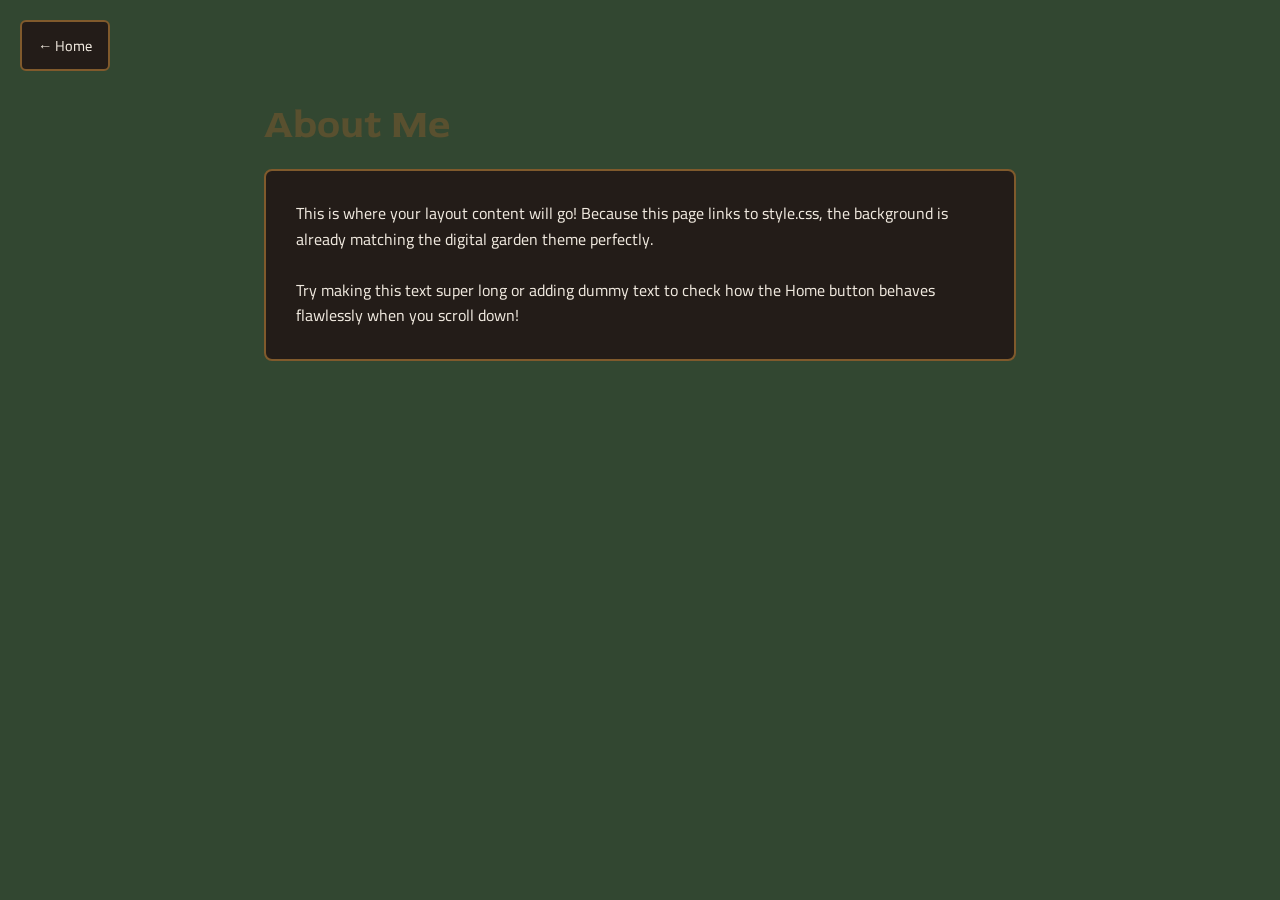
==== cacocede.html @ 2d701672 "CSS template and subpages" ====
<!DOCTYPE html>
<html lang="en">
<head>
    <meta charset="UTF-8">
    <meta name="viewport" content="width=device-width, initial-scale=1.0">
    <title>Cartas Contra El Centro Democrático</title>
    
    <link rel="stylesheet" href="style.css">

    <style>
        /* Custom spacing just for your sub-page content container */
        .content-wrapper {
            max-width: 800px;
            margin: 0 auto;        /* Centers the container horizontally on the screen */
            padding: 100px 24px;   /* Top padding of 100px ensures content doesn't hit your floating button */
        }
        
        .page-title {
            font-family: var(--font-highlight);
            color: var(--color-heading);
            font-size: 2.5rem;
            margin-bottom: 20px;
        }

        .placeholder-box {
            background-color: var(--bg-card);
            border: 2px solid var(--color-accent);
            border-radius: 8px;
            padding: 30px;
            line-height: 1.6;
        }
    </style>
</head>
<body>

    <a href="index.html" class="back-home-btn">← Home</a>

    <main class="content-wrapper">
        <h1 class="page-title">About Me</h1>
        
        <div class="placeholder-box">
            <p>This is where your layout content will go! Because this page links to style.css, the background is already matching the digital garden theme perfectly.</p>
            <br>
            <p>Try making this text super long or adding dummy text to check how the Home button behaves flawlessly when you scroll down!</p>
        </div>
    </main>

</body>
</html>
---- style.css ----
/* GOOGLE FONTS IMPORT: Loaded globally once so all pages can use them */
@import url('https://fonts.googleapis.com/css2?family=Cairo:wght@300;400;700&family=Cairo+Play:wght@400;700&family=Red+Rose:wght@400;700&display=swap');

/* GLOBAL VARIABLES: Your master color palette and typography rules */
:root {
        --bg-global: #324731;       /* Super dark forest green for global background */
        --bg-card: #231c18;         /* Rich dark brown for your central square container */
        --color-heading: #59502F;   /* Vibrant crimson red for highlights */
        --color-text: #f0e9df;      /* Warm sand/cream for comfortable reading */
        --color-button-bg: #365662; /* Deep midnight blue for navigation buttons */
        --color-accent: #805A2C;    /* Secondary brown highlight for subtle borders */
    
    --font-highlight: 'Red Rose', serif;
    --font-body: 'Cairo', sans-serif;
    --font-buttons: 'Cairo Play', sans-serif;
}

/* RESET: Ensures uniform spacing across Safari, Chrome, and mobile browsers */
* {
    margin: 0;
    padding: 0;
    box-sizing: border-box;
}

/* BASIC PAGE SETUP: Every page will inherit this background and font automatically */
body {
    background-color: var(--bg-global);
    font-family: var(--font-body);
    color: var(--color-text);
    min-height: 100vh;
}

/* THE FLOATING BACK-TO-HOME BUTTON 
   This class will be used on all sub-pages to create the scrolling button */
.back-home-btn {
    position: fixed;       /* Anchors the button to the screen screen, ignoring scroll */
    top: 20px;             /* 20 pixels down from the top edge */
    left: 20px;            /* 20 pixels out from the left edge */
    z-index: 9999;         /* High number ensures it floats ON TOP of all other text/images */
    
    font-family: var(--font-buttons);
    font-size: 0.9rem;
    color: var(--color-text);
    background-color: var(--bg-card); /* Blends nicely with the palette */
    text-decoration: none;
    padding: 10px 16px;
    border: 2px solid var(--color-accent);
    border-radius: 6px;
    transition: all 0.2s ease-in-out;
}

.back-home-btn:hover {
    border-color: var(--color-heading);
    background-color: var(--color-button-bg);
    transform: scale(1.05); /* Gives a tiny zoom effect when hovered/tapped */
}
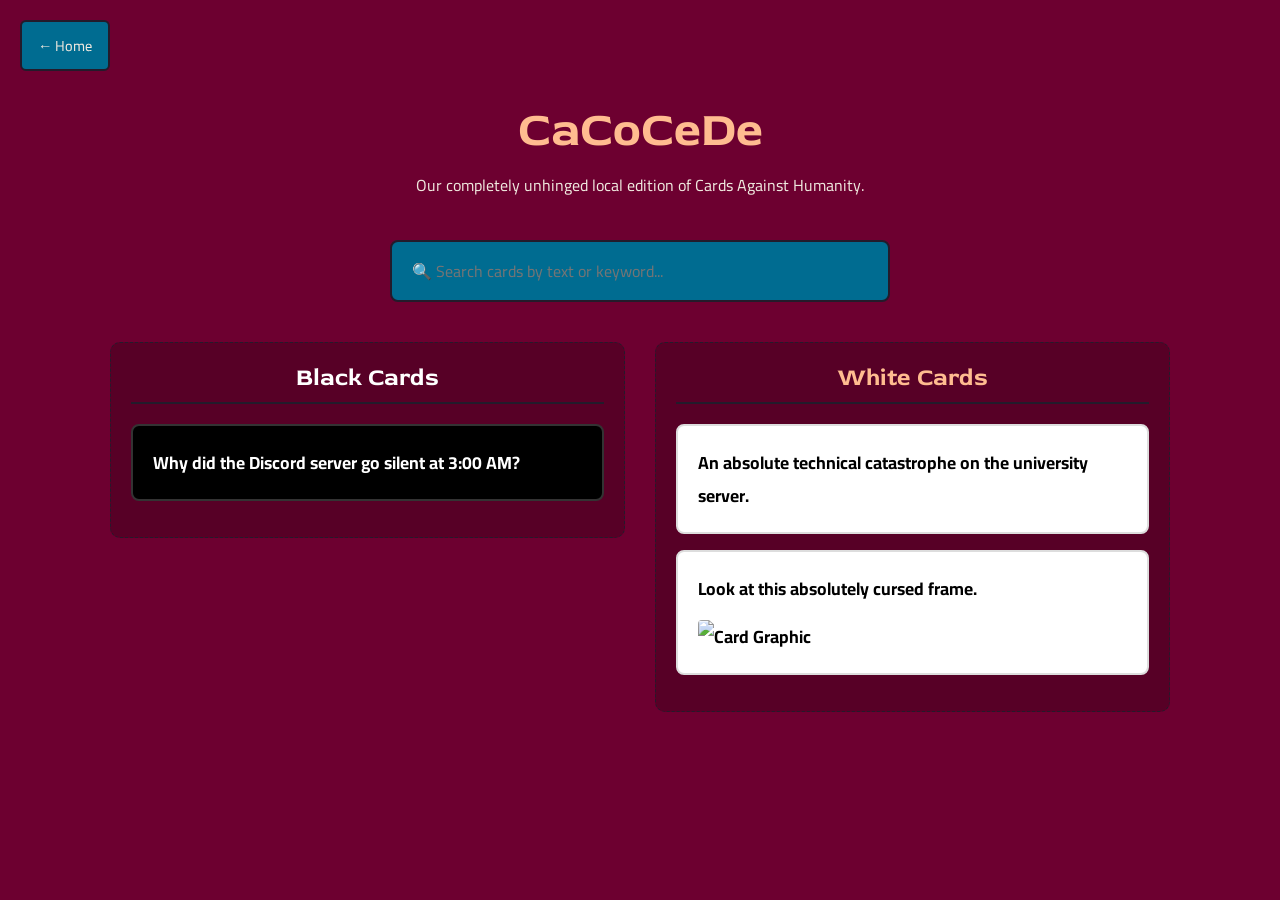
==== commit 742328f8: "Cacocede updated" ====
--- a/cacocede.html
+++ b/cacocede.html
@@ -3,31 +3,144 @@
 <head>
     <meta charset="UTF-8">
     <meta name="viewport" content="width=device-width, initial-scale=1.0">
-    <title>Cartas Contra El Centro Democrático</title>
+    <title>CaCoCeDe - Fice's Campsite</title>
     
     <link rel="stylesheet" href="style.css">
 
     <style>
-        /* Custom spacing just for your sub-page content container */
-        .content-wrapper {
-            max-width: 800px;
-            margin: 0 auto;        /* Centers the container horizontally on the screen */
-            padding: 100px 24px;   /* Top padding of 100px ensures content doesn't hit your floating button */
-        }
-        
+        .cacocede-wrapper {
+            max-width: 1100px; /* Wider container to comfortably fit columns side-by-side */
+            margin: 0 auto;
+            padding: 100px 20px 40px 20px;
+        }
+
+        .header-section {
+            text-align: center;
+            margin-bottom: 40px;
+        }
+
         .page-title {
             font-family: var(--font-highlight);
             color: var(--color-heading);
-            font-size: 2.5rem;
+            font-size: 3rem;
+            margin-bottom: 10px;
+        }
+
+        /* SEARCH BAR SYSTEM */
+        .search-container {
+            max-width: 500px;
+            margin: 0 auto 40px auto;
+        }
+
+        .search-bar {
+            width: 100%;
+            padding: 14px 20px;
+            font-family: var(--font-body);
+            font-size: 1rem;
+            background-color: var(--bg-card);
+            color: var(--color-text);
+            border: 2px solid var(--color-accent);
+            border-radius: 8px;
+            outline: none;
+            transition: border-color 0.2s;
+        }
+
+        /* Glow effect when someone clicks/taps into the search input */
+        .search-bar:focus {
+            border-color: var(--color-heading);
+        }
+
+        /* MATRIX GRID: Splits layout into 2 main structural columns (Black vs White) */
+        .card-matrix {
+            display: grid;
+            grid-template-columns: 1fr 1fr; /* Equal split layout on desktop screens */
+            gap: 30px;
+            align-items: start;
+        }
+
+        .matrix-column {
+            background-color: rgba(0, 0, 0, 0.2);
+            padding: 20px;
+            border-radius: 10px;
+            border: 1px dashed var(--color-accent);
+        }
+
+        .column-title {
+            font-family: var(--font-highlight);
+            font-size: 1.5rem;
+            text-align: center;
             margin-bottom: 20px;
-        }
-
-        .placeholder-box {
+            padding-bottom: 10px;
+            border-bottom: 2px solid var(--color-accent);
+        }
+        
+        /* Individual column styling highlights */
+        .black-column .column-title { color: #ffffff; }
+        .white-column .column-title { color: var(--color-heading); }
+
+        /* THE CARD DROPDOWN COMPONENT (<details>) */
+        .cah-card {
             background-color: var(--bg-card);
             border: 2px solid var(--color-accent);
             border-radius: 8px;
-            padding: 30px;
-            line-height: 1.6;
+            margin-bottom: 16px;
+            overflow: hidden;
+            transition: transform 0.2s, border-color 0.2s;
+        }
+
+        /* The master anchor click-zone of the dropdown */
+        .cah-card summary {
+            padding: 20px;
+            font-family: var(--font-body);
+            font-size: 1.1rem;
+            font-weight: 700;
+            cursor: pointer;
+            list-style: none; /* Hides default boring browser arrow indicator */
+            display: flex;
+            flex-direction: column;
+            gap: 10px;
+        }
+
+        /* Custom style variants to simulate real CAH card identities */
+        .card-is-black { background-color: #000000; color: #ffffff; border-color: #333333; }
+        .card-is-white { background-color: #ffffff; color: #000000; border-color: #dddddd; }
+
+        /* HOVER TACTILE VISUAL EFFECTS */
+        .cah-card:hover {
+            transform: translateY(-2px);
+            border-color: var(--color-heading);
+        }
+
+        /* LORE WRAPPER CONTAINER: Opened dynamically when dropdown unfolds */
+        .card-lore {
+            padding: 15px 20px;
+            background-color: rgba(0, 0, 0, 0.4);
+            border-top: 1px solid var(--color-accent);
+            font-size: 0.95rem;
+            line-height: 1.5;
+            color: var(--color-text);
+        }
+        
+        /* Keeps text legible if inside a white card layout drop block */
+        .card-is-white .card-lore {
+            background-color: #f7f3ed;
+            color: #231c18;
+        }
+
+        /* IMAGE HOUSING WITHIN CARDS */
+        .card-media {
+            max-width: 100%;
+            max-height: 200px;
+            object-fit: contain; /* Keeps image proportions scaling without stretching */
+            border-radius: 4px;
+            margin-top: 5px;
+        }
+
+        /* MOBILE RESPONSIVE ADAPTATION: Collapses columns into a single vertical layout */
+        @media (max-width: 768px) {
+            .card-matrix {
+                grid-template-columns: 1fr;
+            }
         }
     </style>
 </head>
@@ -35,15 +148,126 @@
 
     <a href="index.html" class="back-home-btn">← Home</a>
 
-    <main class="content-wrapper">
-        <h1 class="page-title">About Me</h1>
+    <main class="cacocede-wrapper">
         
-        <div class="placeholder-box">
-            <p>This is where your layout content will go! Because this page links to style.css, the background is already matching the digital garden theme perfectly.</p>
-            <br>
-            <p>Try making this text super long or adding dummy text to check how the Home button behaves flawlessly when you scroll down!</p>
+        <div class="header-section">
+            <h1 class="page-title">CaCoCeDe</h1>
+            <p>Our completely unhinged local edition of Cards Against Humanity.</p>
         </div>
+
+        <div class="search-container">
+            <input type="text" id="cardSearch" class="search-bar" placeholder="🔍 Search cards by text or keyword...">
+        </div>
+
+        <div class="card-matrix">
+            
+            <section class="matrix-column black-column">
+                <h2 class="column-title">Black Cards</h2>
+                <div id="blackCardsContainer"></div>
+            </section>
+
+            <section class="matrix-column white-column">
+                <h2 class="column-title">White Cards</h2>
+                <div id="whiteCardsContainer"></div>
+            </section>
+
+        </div>
+
     </main>
 
+    <script>
+        /* -------------------------------------------------------------
+           THE DATABASE ARRAY: Add all your new cards directly right here!
+        ------------------------------------------------------------- */
+        const cardsData = [
+            {
+                text: "Why did the Discord server go silent at 3:00 AM?",
+                lore: "This card commemorates the fateful night where everyone concurrently suffered a mental crash during a gaming marathon.",
+                type: "black",
+                isImage: false,
+                imageUrl: ""
+            },
+            {
+                text: "An absolute technical catastrophe on the university server.",
+                lore: " Tomas's favorite excuse whenever code refuses to build on deployment tracking tests.",
+                type: "white",
+                isImage: false,
+                imageUrl: ""
+            },
+            {
+                text: "Look at this absolutely cursed frame.",
+                lore: "A card explicitly meant for dropping visual chat history elements or ridiculous screenshot anomalies.",
+                type: "white",
+                isImage: true,
+                imageUrl: "https://placehold.co/400x200?text=Cursed+Meme+Placeholder" /* Replace with your actual file path later like: images/meme.webp */
+            }
+        ];
+
+        /* DOM HOOKS: Links code execution directly to the HTML target containers */
+        const blackContainer = document.getElementById("blackCardsContainer");
+        const whiteContainer = document.getElementById("whiteCardsContainer");
+        const searchBar = document.getElementById("cardSearch");
+
+        /* THE ASSEMBLY LINE FUNCTION: Takes an item from our database and compiles it into HTML elements */
+        function renderCards(filteredData) {
+            // Clear out current items inside the column blocks before redrawing
+            blackContainer.innerHTML = "";
+            whiteContainer.innerHTML = "";
+
+            filteredData.forEach(card => {
+                // Step 1: Initialize the master <details> element
+                const detailsElement = document.createElement("details");
+                
+                // Assign unique stylistic identities based on data states
+                if (card.type === "black") {
+                    detailsElement.className = "cah-card card-is-black";
+                } else {
+                    detailsElement.className = "cah-card card-is-white";
+                }
+
+                // Step 2: Build out the clickable header (<summary>) block
+                const summaryElement = document.createElement("summary");
+                
+                // If it is an image card, inject text AND an image tag layout setup
+                if (card.isImage) {
+                    summaryElement.innerHTML = `<span>${card.text}</span><img src="${card.imageUrl}" class="card-media" alt="Card Graphic">`;
+                } else {
+                    summaryElement.innerHTML = `<span>${card.text}</span>`;
+                }
+
+                // Step 3: Compile the dropdown body containing the specific lore
+                const loreElement = document.createElement("div");
+                loreElement.className = "card-lore";
+                loreElement.innerHTML = `<strong>Lore Log:</strong> ${card.lore}`;
+
+                // Step 4: Structurally nest components inside the main details box
+                detailsElement.appendChild(summaryElement);
+                detailsElement.appendChild(loreElement);
+
+                // Step 5: Route the finished component to its respective column layout lane
+                if (card.type === "black") {
+                    blackContainer.appendChild(detailsElement);
+                } else {
+                    whiteContainer.appendChild(detailsElement);
+                }
+            });
+        }
+
+        /* INTERACTIVE SEARCH ENGINE FILTER LOGIC */
+        searchBar.addEventListener("input", (event) => {
+            const searchTerm = event.target.value.toLowerCase();
+
+            // Filters array to only preserve rows where data text matches search keywords
+            const filteredCards = cardsData.filter(card => {
+                return card.text.toLowerCase().includes(searchTerm) || card.lore.toLowerCase().includes(searchTerm);
+            });
+
+            // Refresh column views using the filtered subset array items
+            renderCards(filteredCards);
+        });
+
+        // PRIMARY SYSTEM INIT: Runs once when page loads to pull data list items instantly
+        renderCards(cardsData);
+    </script>
 </body>
 </html>
--- a/style.css
+++ b/style.css
@@ -3,12 +3,12 @@
 
 /* GLOBAL VARIABLES: Your master color palette and typography rules */
 :root {
-        --bg-global: #324731;       /* Super dark forest green for global background */
-        --bg-card: #231c18;         /* Rich dark brown for your central square container */
-        --color-heading: #59502F;   /* Vibrant crimson red for highlights */
+        --bg-global: #6D0030;       /* Dark red for global background */
+        --bg-card: #006C91;         /* Blue for your central square container */
+        --color-heading: #FFBC90;   /* cream orange for highlights */
         --color-text: #f0e9df;      /* Warm sand/cream for comfortable reading */
-        --color-button-bg: #365662; /* Deep midnight blue for navigation buttons */
-        --color-accent: #805A2C;    /* Secondary brown highlight for subtle borders */
+        --color-button-bg: #1E3B8F; /* Deep midnight blue for navigation buttons */
+        --color-accent: #231B2B;    /* Darker blue highlight for subtle borders */
     
     --font-highlight: 'Red Rose', serif;
     --font-body: 'Cairo', sans-serif;
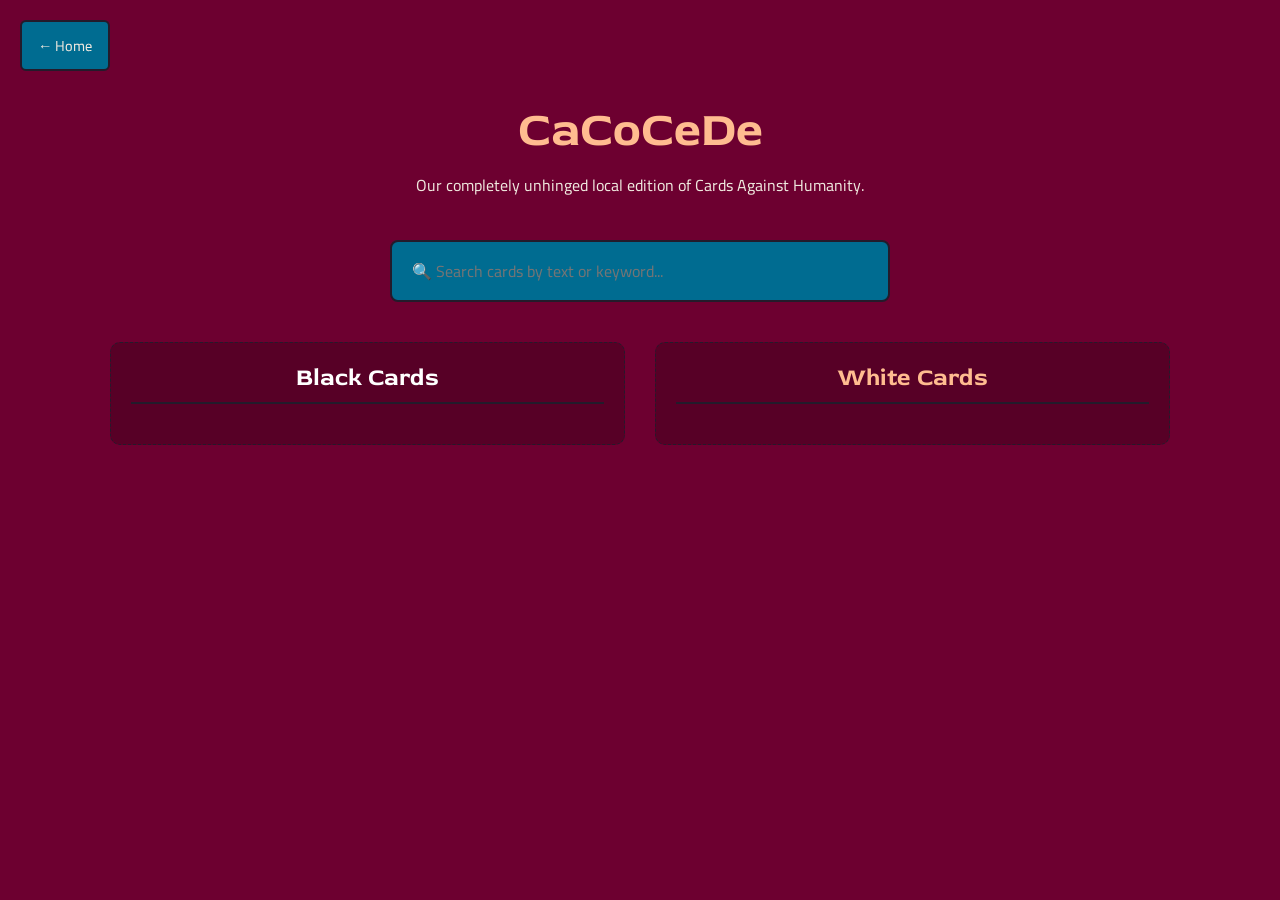
==== commit 44923686: "carta de prueba" ====
--- a/cacocede.html
+++ b/cacocede.html
@@ -201,6 +201,13 @@
                 isImage: true,
                 imageUrl: "https://placehold.co/400x200?text=Cursed+Meme+Placeholder" /* Replace with your actual file path later like: images/meme.webp */
             }
+            {
+                text: "Carta de prueba.",
+                lore: "Uy que gracioso contexto",
+                type: "white", // Write "black" or "white"
+                isImage: false, // Write true if it displays an image asset instead
+            imageUrl: "" // Put "images/yourfile.webp" if isImage is true
+            },
         ];
 
         /* DOM HOOKS: Links code execution directly to the HTML target containers */
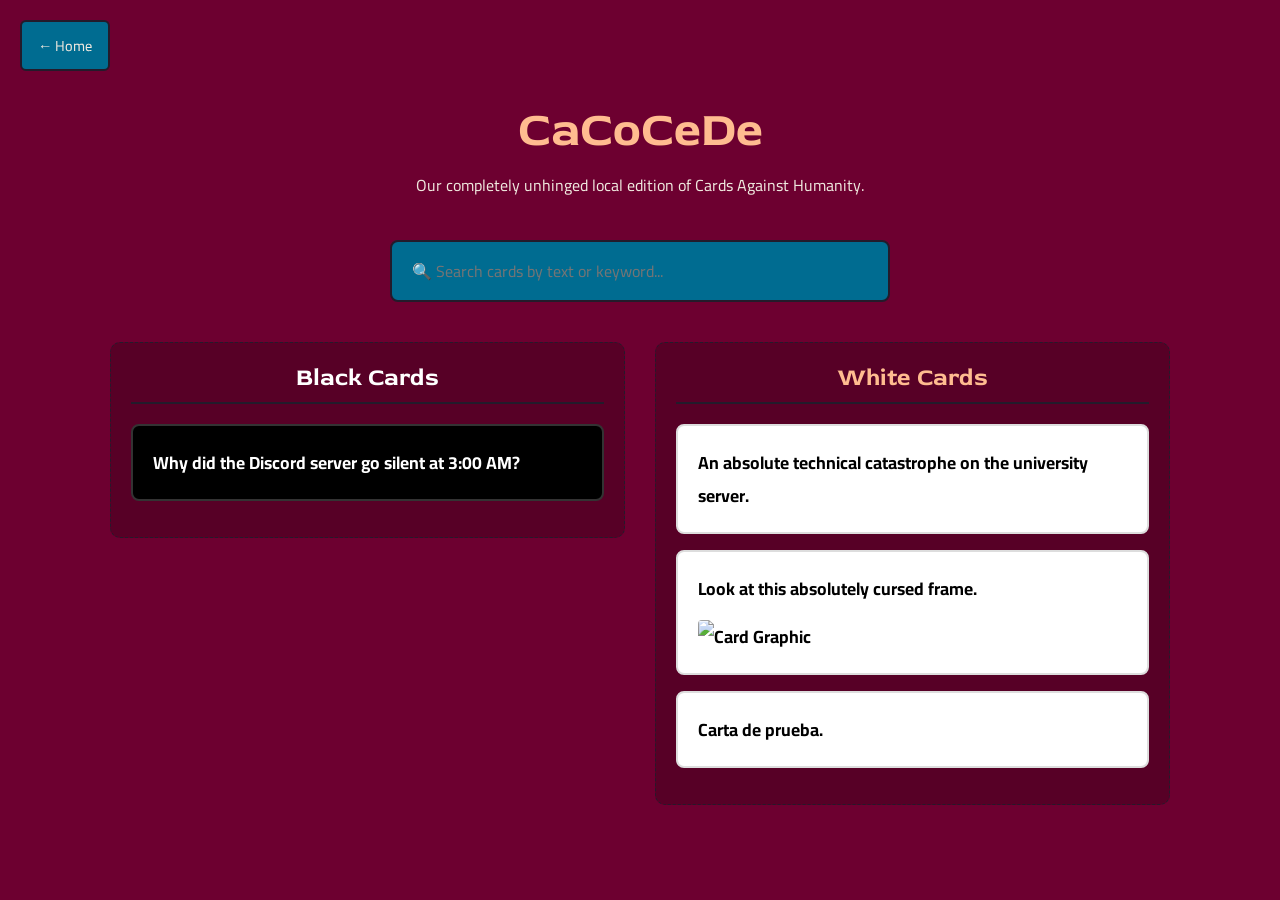
==== commit bf91a737: "Radio" ====
--- a/cacocede.html
+++ b/cacocede.html
@@ -200,7 +200,7 @@
                 type: "white",
                 isImage: true,
                 imageUrl: "https://placehold.co/400x200?text=Cursed+Meme+Placeholder" /* Replace with your actual file path later like: images/meme.webp */
-            }
+            },
             {
                 text: "Carta de prueba.",
                 lore: "Uy que gracioso contexto",
--- a/style.css
+++ b/style.css
@@ -53,4 +53,53 @@
     border-color: var(--color-heading);
     background-color: var(--color-button-bg);
     transform: scale(1.05); /* Gives a tiny zoom effect when hovered/tapped */
+}
+
+/* THE FLOATING PLAYER CONTAINER */
+.mini-audio-player {
+    position: fixed;
+    bottom: 20px;          /* Pinned 20px from bottom edge */
+    right: 20px;           /* Pinned 20px from right edge */
+    background-color: var(--bg-card);
+    border: 2px solid var(--color-accent);
+    border-radius: 8px;
+    padding: 12px 16px;
+    width: 200px;
+    box-shadow: 0 8px 24px rgba(0,0,0,0.6);
+    z-index: 10000;        /* Floating on top of everything else */
+    text-align: center;
+}
+
+.player-title {
+    font-family: var(--font-buttons);
+    font-size: 0.85rem;
+    color: var(--color-heading);
+    margin-bottom: 8px;
+    text-transform: uppercase;
+    letter-spacing: 1px;
+}
+
+.player-controls {
+    display: flex;
+    gap: 8px;
+    justify-content: center;
+}
+
+/* RETRO RADIO BUTTON STYLING */
+.radio-btn {
+    font-family: var(--font-body);
+    font-size: 0.75rem;
+    font-weight: bold;
+    color: var(--color-text);
+    background-color: var(--color-button-bg);
+    border: 1px solid var(--color-accent);
+    padding: 4px 10px;
+    border-radius: 4px;
+    cursor: pointer;
+    transition: all 0.2s;
+}
+
+.radio-btn:hover {
+    border-color: var(--color-heading);
+    background-color: rgba(218, 63, 63, 0.2);
 }
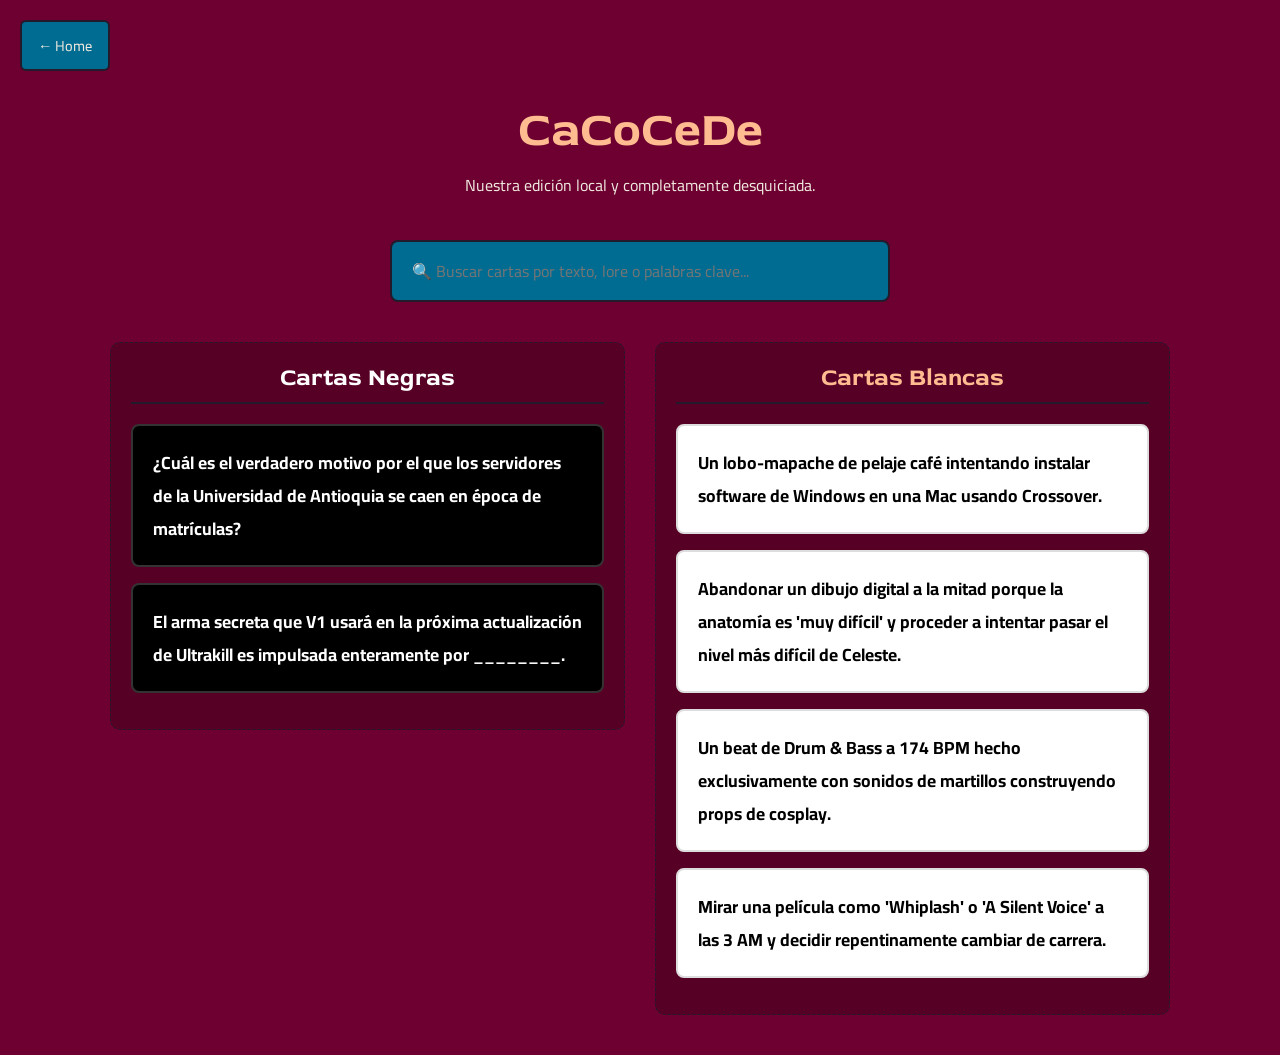
==== commit caab3214: "Cacocede update" ====
--- a/cacocede.html
+++ b/cacocede.html
@@ -3,13 +3,14 @@
 <head>
     <meta charset="UTF-8">
     <meta name="viewport" content="width=device-width, initial-scale=1.0">
-    <title>CaCoCeDe - Fice's Campsite</title>
+    <title>CaCoCeDe - Parodia</title>
     
     <link rel="stylesheet" href="style.css">
 
     <style>
+        /* La arquitectura de columnas y diseño responsivo se mantiene intacta */
         .cacocede-wrapper {
-            max-width: 1100px; /* Wider container to comfortably fit columns side-by-side */
+            max-width: 1100px;
             margin: 0 auto;
             padding: 100px 20px 40px 20px;
         }
@@ -26,7 +27,6 @@
             margin-bottom: 10px;
         }
 
-        /* SEARCH BAR SYSTEM */
         .search-container {
             max-width: 500px;
             margin: 0 auto 40px auto;
@@ -45,15 +45,13 @@
             transition: border-color 0.2s;
         }
 
-        /* Glow effect when someone clicks/taps into the search input */
         .search-bar:focus {
             border-color: var(--color-heading);
         }
 
-        /* MATRIX GRID: Splits layout into 2 main structural columns (Black vs White) */
         .card-matrix {
             display: grid;
-            grid-template-columns: 1fr 1fr; /* Equal split layout on desktop screens */
+            grid-template-columns: 1fr 1fr;
             gap: 30px;
             align-items: start;
         }
@@ -74,11 +72,9 @@
             border-bottom: 2px solid var(--color-accent);
         }
         
-        /* Individual column styling highlights */
         .black-column .column-title { color: #ffffff; }
         .white-column .column-title { color: var(--color-heading); }
 
-        /* THE CARD DROPDOWN COMPONENT (<details>) */
         .cah-card {
             background-color: var(--bg-card);
             border: 2px solid var(--color-accent);
@@ -88,30 +84,26 @@
             transition: transform 0.2s, border-color 0.2s;
         }
 
-        /* The master anchor click-zone of the dropdown */
         .cah-card summary {
             padding: 20px;
             font-family: var(--font-body);
             font-size: 1.1rem;
             font-weight: 700;
             cursor: pointer;
-            list-style: none; /* Hides default boring browser arrow indicator */
+            list-style: none;
             display: flex;
             flex-direction: column;
             gap: 10px;
         }
 
-        /* Custom style variants to simulate real CAH card identities */
         .card-is-black { background-color: #000000; color: #ffffff; border-color: #333333; }
         .card-is-white { background-color: #ffffff; color: #000000; border-color: #dddddd; }
 
-        /* HOVER TACTILE VISUAL EFFECTS */
         .cah-card:hover {
             transform: translateY(-2px);
             border-color: var(--color-heading);
         }
 
-        /* LORE WRAPPER CONTAINER: Opened dynamically when dropdown unfolds */
         .card-lore {
             padding: 15px 20px;
             background-color: rgba(0, 0, 0, 0.4);
@@ -121,22 +113,19 @@
             color: var(--color-text);
         }
         
-        /* Keeps text legible if inside a white card layout drop block */
         .card-is-white .card-lore {
             background-color: #f7f3ed;
             color: #231c18;
         }
 
-        /* IMAGE HOUSING WITHIN CARDS */
         .card-media {
             max-width: 100%;
             max-height: 200px;
-            object-fit: contain; /* Keeps image proportions scaling without stretching */
+            object-fit: contain;
             border-radius: 4px;
             margin-top: 5px;
         }
 
-        /* MOBILE RESPONSIVE ADAPTATION: Collapses columns into a single vertical layout */
         @media (max-width: 768px) {
             .card-matrix {
                 grid-template-columns: 1fr;
@@ -152,106 +141,134 @@
         
         <div class="header-section">
             <h1 class="page-title">CaCoCeDe</h1>
-            <p>Our completely unhinged local edition of Cards Against Humanity.</p>
+            <p>Nuestra edición local y completamente desquiciada.</p>
         </div>
 
         <div class="search-container">
-            <input type="text" id="cardSearch" class="search-bar" placeholder="🔍 Search cards by text or keyword...">
+            <input type="text" id="cardSearch" class="search-bar" placeholder="🔍 Buscar cartas por texto, lore o palabras clave...">
         </div>
 
         <div class="card-matrix">
-            
             <section class="matrix-column black-column">
-                <h2 class="column-title">Black Cards</h2>
+                <h2 class="column-title">Cartas Negras</h2>
                 <div id="blackCardsContainer"></div>
             </section>
 
             <section class="matrix-column white-column">
-                <h2 class="column-title">White Cards</h2>
+                <h2 class="column-title">Cartas Blancas</h2>
                 <div id="whiteCardsContainer"></div>
             </section>
-
         </div>
 
     </main>
 
     <script>
-        /* -------------------------------------------------------------
-           THE DATABASE ARRAY: Add all your new cards directly right here!
-        ------------------------------------------------------------- */
+        /* =========================================================================
+           🛠️ LA PLANTILLA DE BACKEND (BASE DE DATOS LOCAL)
+           =========================================================================
+           Para añadir una nueva carta, simplemente copia el siguiente bloque y
+           pégalo dentro del arreglo 'cardsData' separado por una coma:
+           
+           {
+               text: "El texto principal que va en la carta.",
+               lore: "Contexto gracioso o historia detrás de la carta (se ve al desplegar).",
+               type: "black",  // Escribe "black" para carta negra, o "white" para blanca.
+               isImage: false, // Escribe true si la carta es una imagen, false si es solo texto.
+               imageUrl: ""    // Si isImage es true, pon la ruta aquí (ej. "images/meme.webp"). Si es false, déjalo vacío.
+           },
+           ========================================================================= */
+
         const cardsData = [
             {
-                text: "Why did the Discord server go silent at 3:00 AM?",
-                lore: "This card commemorates the fateful night where everyone concurrently suffered a mental crash during a gaming marathon.",
+                text: "¿Cuál es el verdadero motivo por el que los servidores de la Universidad de Antioquia se caen en época de matrículas?",
+                lore: "La leyenda cuenta que no es el exceso de tráfico, sino un experimento fallido de Ingeniería Electrónica en el sótano.",
                 type: "black",
                 isImage: false,
                 imageUrl: ""
             },
             {
-                text: "An absolute technical catastrophe on the university server.",
-                lore: " Tomas's favorite excuse whenever code refuses to build on deployment tracking tests.",
+                text: "Un lobo-mapache de pelaje café intentando instalar software de Windows en una Mac usando Crossover.",
+                lore: "Representación gráfica de Fice Earthwing negándose a abandonar el ecosistema de Apple pero necesitando jugar o trabajar en algo muy específico. La persistencia es clave.",
                 type: "white",
                 isImage: false,
                 imageUrl: ""
             },
             {
-                text: "Look at this absolutely cursed frame.",
-                lore: "A card explicitly meant for dropping visual chat history elements or ridiculous screenshot anomalies.",
+                text: "Abandonar un dibujo digital a la mitad porque la anatomía es 'muy difícil' y proceder a intentar pasar el nivel más difícil de Celeste.",
+                lore: "Esa necesidad imperiosa de cambiar una frustración artística por una frustración de plataformas precisas. Al final, la perseverancia muscular siempre gana.",
                 type: "white",
-                isImage: true,
-                imageUrl: "https://placehold.co/400x200?text=Cursed+Meme+Placeholder" /* Replace with your actual file path later like: images/meme.webp */
-            },
-            {
-                text: "Carta de prueba.",
-                lore: "Uy que gracioso contexto",
-                type: "white", // Write "black" or "white"
-                isImage: false, // Write true if it displays an image asset instead
-            imageUrl: "" // Put "images/yourfile.webp" if isImage is true
-            },
+                isImage: false,
+                imageUrl: ""
+            },
+            {
+                text: "El arma secreta que V1 usará en la próxima actualización de Ultrakill es impulsada enteramente por ________.",
+                lore: "Imagina las posibilidades mecánicas. Todo se trata de la gestión de inercia y transferencia de energía, conceptos fundamentales si lo piensas bien.",
+                type: "black",
+                isImage: false,
+                imageUrl: ""
+            },
+            {
+                text: "Un beat de Drum & Bass a 174 BPM hecho exclusivamente con sonidos de martillos construyendo props de cosplay.",
+                lore: "Cuando la producción musical en Logic Pro y la creación de réplicas de armas de Valorant chocan en un solo proyecto caótico con vibra de música electrónica.",
+                type: "white",
+                isImage: false,
+                imageUrl: ""
+            },
+            {
+                text: "Mirar una película como 'Whiplash' o 'A Silent Voice' a las 3 AM y decidir repentinamente cambiar de carrera.",
+                lore: "Ese momento donde la narrativa cinematográfica golpea tan fuerte que te cuestionas toda tu estructura de vida, al menos hasta que amanece.",
+                type: "white",
+                isImage: false,
+                imageUrl: ""
+            }
         ];
 
-        /* DOM HOOKS: Links code execution directly to the HTML target containers */
+        /* =========================================================================
+           ⚙️ EL MOTOR DE RENDERIZADO Y BÚSQUEDA
+           ========================================================================= */
+
+        // 1. Enganchamos los contenedores del HTML al JavaScript
         const blackContainer = document.getElementById("blackCardsContainer");
         const whiteContainer = document.getElementById("whiteCardsContainer");
         const searchBar = document.getElementById("cardSearch");
 
-        /* THE ASSEMBLY LINE FUNCTION: Takes an item from our database and compiles it into HTML elements */
+        // Función auxiliar: Elimina tildes y caracteres especiales de un texto.
+        // Esto permite que si el usuario busca "electronica", el sistema encuentre "electrónica".
+        function normalizeText(text) {
+            return text.normalize("NFD").replace(/[\u0300-\u036f]/g, "").toLowerCase();
+        }
+
+        // 2. La fábrica de cartas: Toma los datos y construye los elementos HTML (DOM)
         function renderCards(filteredData) {
-            // Clear out current items inside the column blocks before redrawing
+            // Limpiamos los contenedores antes de dibujar para no duplicar cartas
             blackContainer.innerHTML = "";
             whiteContainer.innerHTML = "";
 
             filteredData.forEach(card => {
-                // Step 1: Initialize the master <details> element
+                // Creamos el contenedor principal desplegable <details>
                 const detailsElement = document.createElement("details");
-                
-                // Assign unique stylistic identities based on data states
-                if (card.type === "black") {
-                    detailsElement.className = "cah-card card-is-black";
-                } else {
-                    detailsElement.className = "cah-card card-is-white";
-                }
-
-                // Step 2: Build out the clickable header (<summary>) block
+                detailsElement.className = card.type === "black" ? "cah-card card-is-black" : "cah-card card-is-white";
+
+                // Construimos la cabecera visible de la carta <summary>
                 const summaryElement = document.createElement("summary");
                 
-                // If it is an image card, inject text AND an image tag layout setup
+                // Lógica condicional: ¿Es texto puro o incluye imagen?
                 if (card.isImage) {
                     summaryElement.innerHTML = `<span>${card.text}</span><img src="${card.imageUrl}" class="card-media" alt="Card Graphic">`;
                 } else {
                     summaryElement.innerHTML = `<span>${card.text}</span>`;
                 }
 
-                // Step 3: Compile the dropdown body containing the specific lore
+                // Construimos el contenedor de Lore (lo que se esconde adentro)
                 const loreElement = document.createElement("div");
                 loreElement.className = "card-lore";
                 loreElement.innerHTML = `<strong>Lore Log:</strong> ${card.lore}`;
 
-                // Step 4: Structurally nest components inside the main details box
+                // Ensamblamos las piezas: metemos el título y el lore dentro del <details>
                 detailsElement.appendChild(summaryElement);
                 detailsElement.appendChild(loreElement);
 
-                // Step 5: Route the finished component to its respective column layout lane
+                // Clasificamos y enviamos a la columna correspondiente
                 if (card.type === "black") {
                     blackContainer.appendChild(detailsElement);
                 } else {
@@ -260,20 +277,25 @@
             });
         }
 
-        /* INTERACTIVE SEARCH ENGINE FILTER LOGIC */
+        // 3. El Sistema de Búsqueda (Filtro en tiempo real)
         searchBar.addEventListener("input", (event) => {
-            const searchTerm = event.target.value.toLowerCase();
-
-            // Filters array to only preserve rows where data text matches search keywords
+            // Obtenemos lo que el usuario escribió y lo normalizamos (sin tildes, minúsculas)
+            const searchTerm = normalizeText(event.target.value);
+
+            // Filtramos el arreglo de datos original
             const filteredCards = cardsData.filter(card => {
-                return card.text.toLowerCase().includes(searchTerm) || card.lore.toLowerCase().includes(searchTerm);
+                const normalizedText = normalizeText(card.text);
+                const normalizedLore = normalizeText(card.lore);
+                
+                // Si el texto de búsqueda está incluido en el título de la carta O en el lore, sobrevive al filtro.
+                return normalizedText.includes(searchTerm) || normalizedLore.includes(searchTerm);
             });
 
-            // Refresh column views using the filtered subset array items
+            // Volvemos a dibujar las cartas, pero esta vez solo pasamos el arreglo filtrado
             renderCards(filteredCards);
         });
 
-        // PRIMARY SYSTEM INIT: Runs once when page loads to pull data list items instantly
+        // 4. Inicialización: Dibujar todas las cartas por defecto cuando la página carga
         renderCards(cardsData);
     </script>
 </body>
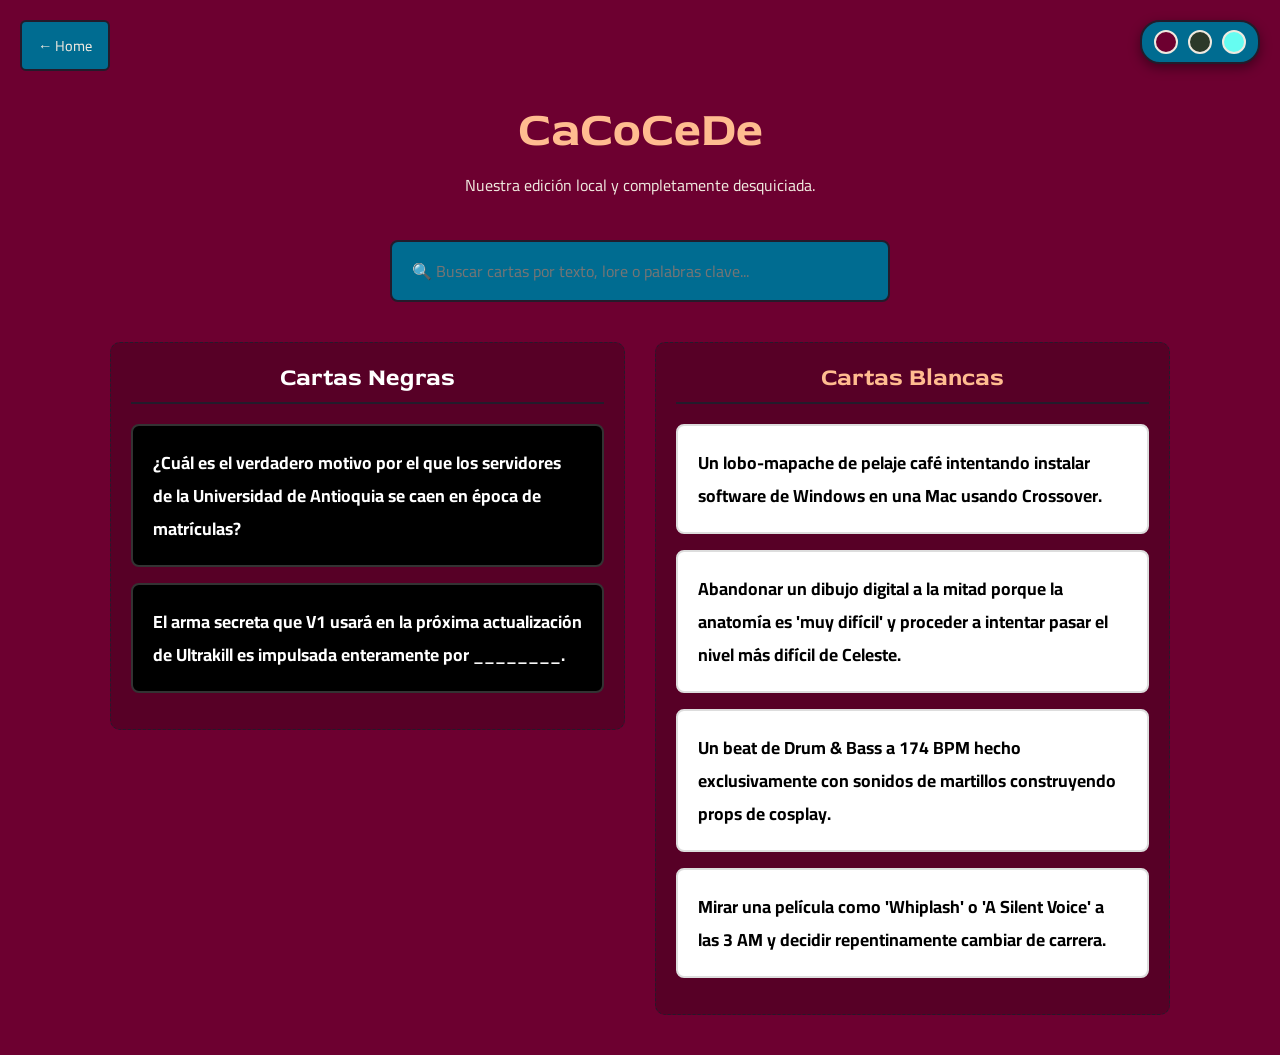
==== commit 7b2be020: "Theme switcher" ====
--- a/cacocede.html
+++ b/cacocede.html
@@ -136,7 +136,25 @@
 <body>
 
     <a href="index.html" class="back-home-btn">← Home</a>
-
+<div class="theme-switcher">
+        <button class="theme-btn" onclick="setTheme('default')" title="Original"></button>
+        <button class="theme-btn forest-btn" onclick="setTheme('forest')" title="Bosque"></button>
+        <button class="theme-btn neon-btn" onclick="setTheme('neon')" title="Neón"></button>
+    </div>
+
+    <script>
+        // Función que cambia el tema y lo guarda en el navegador
+        function setTheme(themeName) {
+            // Cambia el atributo en la raíz del documento
+            document.documentElement.setAttribute('data-theme', themeName);
+            // Guarda la preferencia en el LocalStorage para que al cambiar de página no se reinicie
+            localStorage.setItem('fice-theme', themeName);
+        }
+
+        // Cuando la página carga, revisamos si el usuario ya había elegido un tema antes
+        const savedTheme = localStorage.getItem('fice-theme') || 'default';
+        setTheme(savedTheme);
+    </script>
     <main class="cacocede-wrapper">
         
         <div class="header-section">
--- a/style.css
+++ b/style.css
@@ -1,28 +1,94 @@
-/* GOOGLE FONTS IMPORT: Loaded globally once so all pages can use them */
+/* =========================================================================
+   GOOGLE FONTS IMPORT
+   ========================================================================= */
 @import url('https://fonts.googleapis.com/css2?family=Cairo:wght@300;400;700&family=Cairo+Play:wght@400;700&family=Red+Rose:wght@400;700&display=swap');
 
-/* GLOBAL VARIABLES: Your master color palette and typography rules */
+/* =========================================================================
+   SISTEMA DE PALETAS DE COLORES (VARIABLES GLOBALES)
+   ========================================================================= */
+
+/* TEMA 1: DEFAULT (Tu diseño original) */
 :root {
-        --bg-global: #6D0030;       /* Dark red for global background */
-        --bg-card: #006C91;         /* Blue for your central square container */
-        --color-heading: #FFBC90;   /* cream orange for highlights */
-        --color-text: #f0e9df;      /* Warm sand/cream for comfortable reading */
-        --color-button-bg: #1E3B8F; /* Deep midnight blue for navigation buttons */
-        --color-accent: #231B2B;    /* Darker blue highlight for subtle borders */
+    --bg-global: #6D0030;       /* Dark red for global background */
+    --bg-card: #006C91;         /* Blue for your central square container */
+    --color-heading: #FFBC90;   /* Cream orange for highlights */
+    --color-text: #f0e9df;      /* Warm sand/cream for comfortable reading */
+    --color-button-bg: #1E3B8F; /* Deep midnight blue for navigation buttons */
+    --color-accent: #231B2B;    /* Darker blue highlight for subtle borders */
     
     --font-highlight: 'Red Rose', serif;
     --font-body: 'Cairo', sans-serif;
     --font-buttons: 'Cairo Play', sans-serif;
 }
 
-/* RESET: Ensures uniform spacing across Safari, Chrome, and mobile browsers */
+/* TEMA 2: BOSQUE (Vibra terrenal, naturaleza) */
+[data-theme="forest"] {
+    --bg-global: #2C392A;       /* Verde bosque profundo */
+    --bg-card: #4A5D23;         /* Verde musgo */
+    --color-heading: #E8D3B9;   /* Madera clara / Crema cálido */
+    --color-text: #F4EBE1;      /* Pergamino */
+    --color-button-bg: #3E2723; /* Café corteza oscuro */
+    --color-accent: #1B2117;    /* Sombra verde oscura */
+}
+
+/* TEMA 3: NEÓN / EDM (Vibra nocturna, alto contraste, cyberpunk) */
+[data-theme="neon"] {
+    --bg-global: #0B0C10;       /* Negro profundo casi vacío */
+    --bg-card: #1F2833;         /* Gris azulado oscuro */
+    --color-heading: #66FCF1;   /* Cian neón brillante */
+    --color-text: #C5C6C7;      /* Gris platinado legible */
+    --color-button-bg: #45A29E; /* Verde azulado apagado */
+    --color-accent: #F02D3A;    /* Fucsia/Rojo agresivo para los bordes */
+}
+
+/* =========================================================================
+   ESTILOS DEL SELECTOR DE TEMAS (Esquina Superior Derecha)
+   ========================================================================= */
+.theme-switcher {
+    position: fixed;
+    top: 20px;
+    right: 20px;
+    display: flex;
+    gap: 10px;
+    background-color: var(--bg-card);
+    padding: 8px 12px;
+    border: 2px solid var(--color-accent);
+    border-radius: 20px;
+    z-index: 10000;
+    box-shadow: 0 4px 12px rgba(0,0,0,0.4);
+    transition: all 0.3s ease;
+}
+
+.theme-btn {
+    width: 24px;
+    height: 24px;
+    border-radius: 50%;
+    border: 2px solid var(--color-text);
+    cursor: pointer;
+    transition: transform 0.2s;
+    /* Color base del botón Vainilla */
+    background-color: #6D0030; 
+}
+
+.theme-btn.forest-btn { background-color: #2C392A; }
+.theme-btn.neon-btn { background-color: #66FCF1; }
+
+.theme-btn:hover {
+    transform: scale(1.2);
+    border-color: var(--color-heading);
+}
+
+/* =========================================================================
+   RESET Y CONFIGURACIÓN BÁSICA
+   ========================================================================= */
 * {
     margin: 0;
     padding: 0;
     box-sizing: border-box;
+    /* La transición global hace que el cambio de color sea suave y fluido, no un salto brusco */
+    transition: background-color 0.4s ease, color 0.4s ease, border-color 0.4s ease;
 }
 
-/* BASIC PAGE SETUP: Every page will inherit this background and font automatically */
 body {
     background-color: var(--bg-global);
     font-family: var(--font-body);
@@ -30,43 +96,47 @@
     min-height: 100vh;
 }
 
-/* THE FLOATING BACK-TO-HOME BUTTON 
-   This class will be used on all sub-pages to create the scrolling button */
+/* =========================================================================
+   COMPONENTES UI GLOBALES
+   ========================================================================= */
+
+/* THE FLOATING BACK-TO-HOME BUTTON */
 .back-home-btn {
-    position: fixed;       /* Anchors the button to the screen screen, ignoring scroll */
-    top: 20px;             /* 20 pixels down from the top edge */
-    left: 20px;            /* 20 pixels out from the left edge */
-    z-index: 9999;         /* High number ensures it floats ON TOP of all other text/images */
+    position: fixed;
+    top: 20px;
+    left: 20px;
+    z-index: 9999;
     
     font-family: var(--font-buttons);
     font-size: 0.9rem;
     color: var(--color-text);
-    background-color: var(--bg-card); /* Blends nicely with the palette */
+    background-color: var(--bg-card);
     text-decoration: none;
     padding: 10px 16px;
     border: 2px solid var(--color-accent);
     border-radius: 6px;
-    transition: all 0.2s ease-in-out;
+    /* Aquí anulamos la transición global solo para el hover para que sea rápido */
+    transition: all 0.2s ease-in-out; 
 }
 
 .back-home-btn:hover {
     border-color: var(--color-heading);
     background-color: var(--color-button-bg);
-    transform: scale(1.05); /* Gives a tiny zoom effect when hovered/tapped */
+    transform: scale(1.05);
 }
 
 /* THE FLOATING PLAYER CONTAINER */
 .mini-audio-player {
     position: fixed;
-    bottom: 20px;          /* Pinned 20px from bottom edge */
-    right: 20px;           /* Pinned 20px from right edge */
+    bottom: 20px;
+    right: 20px;
     background-color: var(--bg-card);
     border: 2px solid var(--color-accent);
     border-radius: 8px;
     padding: 12px 16px;
     width: 200px;
     box-shadow: 0 8px 24px rgba(0,0,0,0.6);
-    z-index: 10000;        /* Floating on top of everything else */
+    z-index: 10000;
     text-align: center;
 }
 
